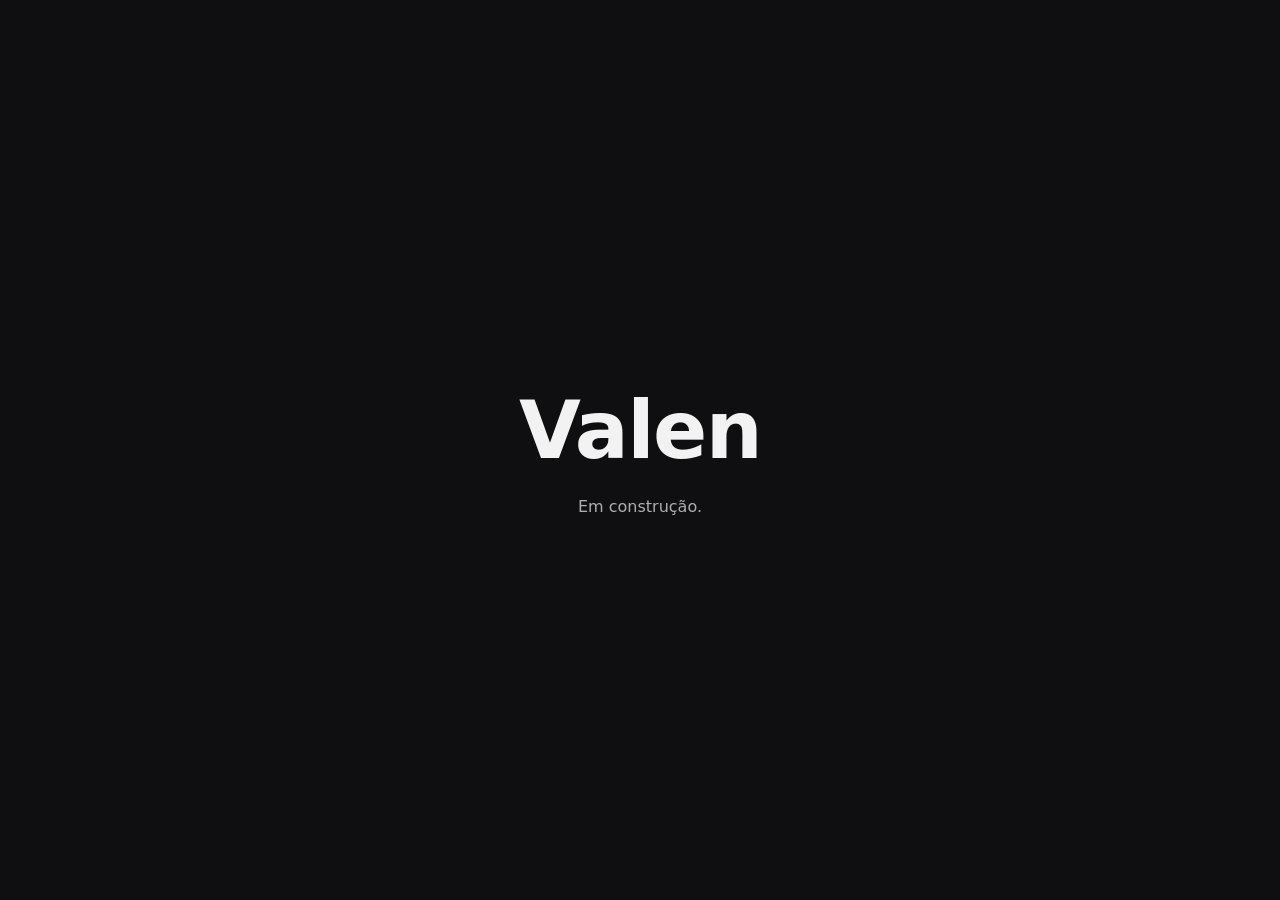
==== index.html @ 9a2c17ed "Página inicial do Valen Co-Authored-By: Claude Opus 5.5 <noreply@anthropic.com> Claude-Session: http" ====
<!doctype html>
<html lang="pt-BR">
<head>
  <meta charset="utf-8">
  <meta name="viewport" content="width=device-width, initial-scale=1">
  <title>Valen</title>
  <style>
    :root { color-scheme: light dark; }
    body {
      margin: 0;
      min-height: 100vh;
      display: grid;
      place-items: center;
      font-family: system-ui, -apple-system, "Segoe UI", sans-serif;
      background: #0f0f12;
      color: #f2f2f2;
    }
    main { text-align: center; padding: 24px; }
    h1 { font-size: clamp(2.5rem, 8vw, 5rem); margin: 0 0 .25em; letter-spacing: -.02em; }
    p { opacity: .7; margin: 0; }
  </style>
</head>
<body>
  <main>
    <h1>Valen</h1>
    <p>Em construção.</p>
  </main>
</body>
</html>
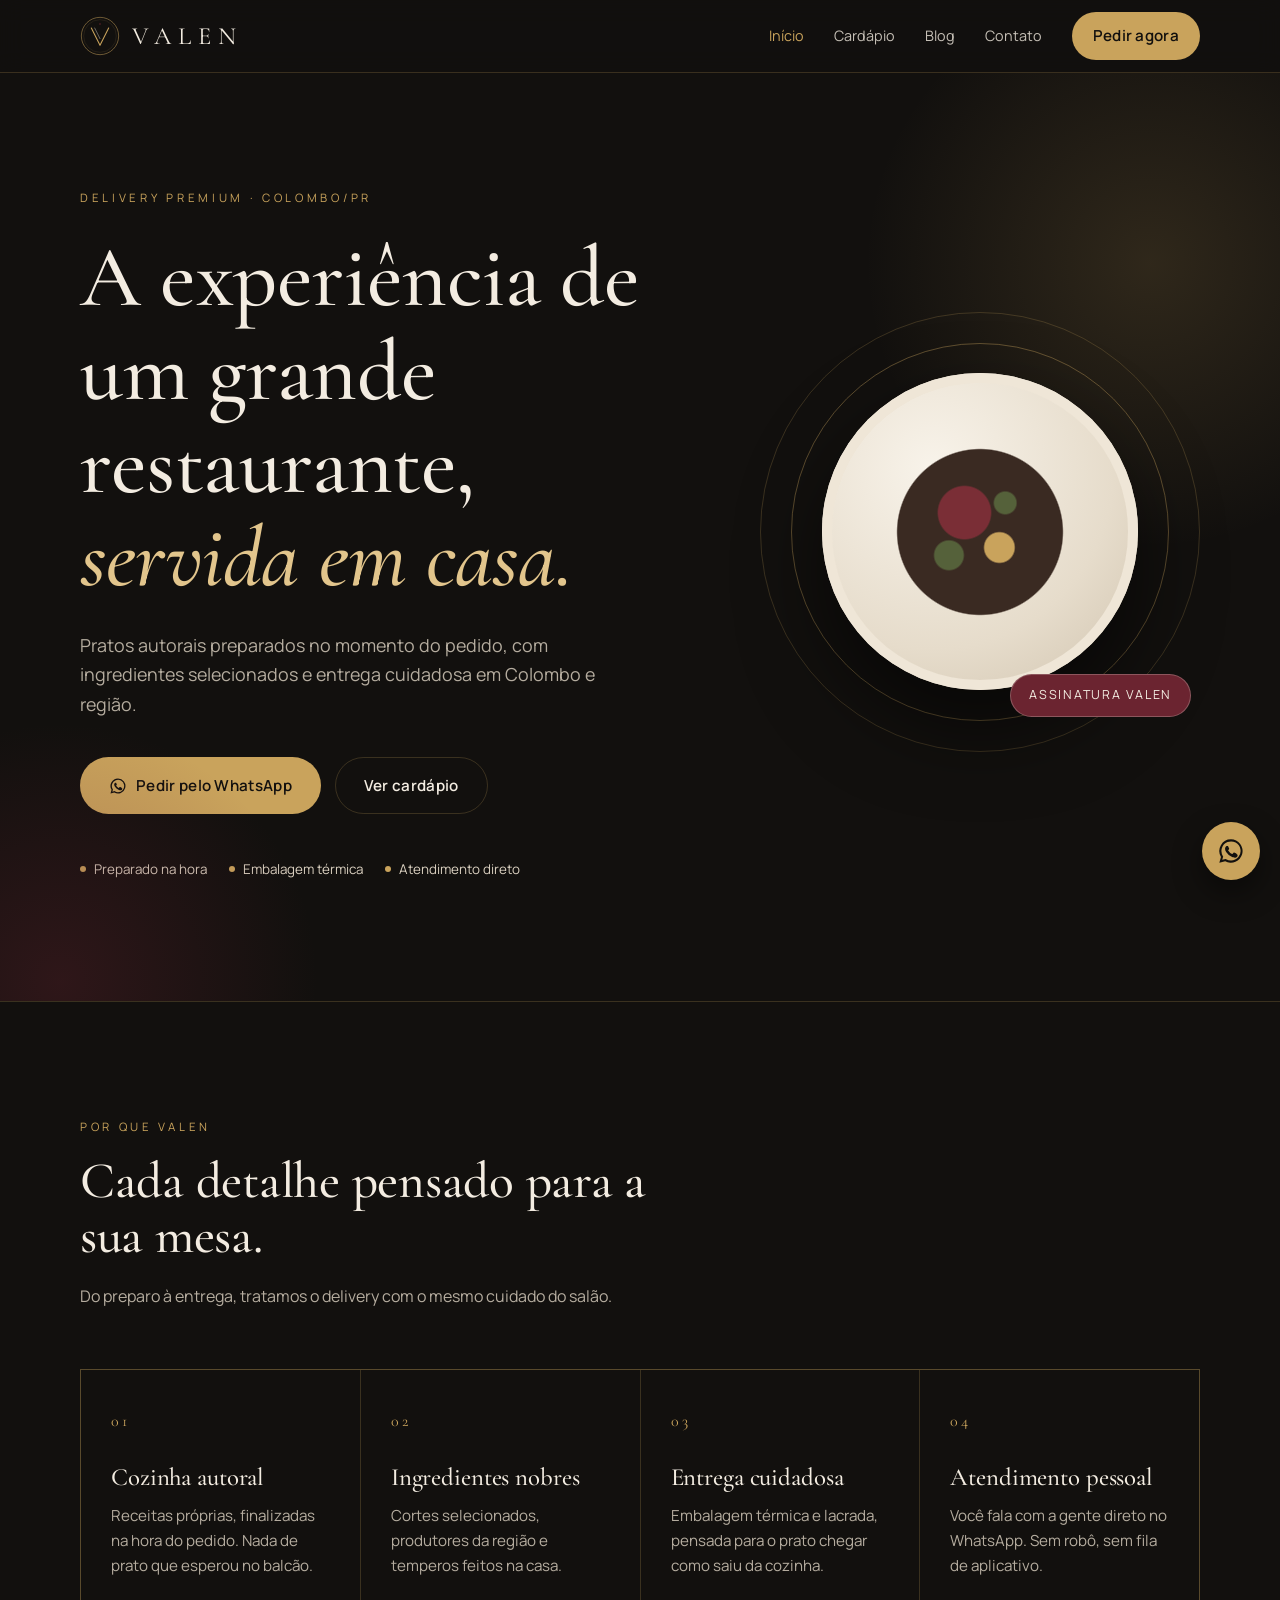
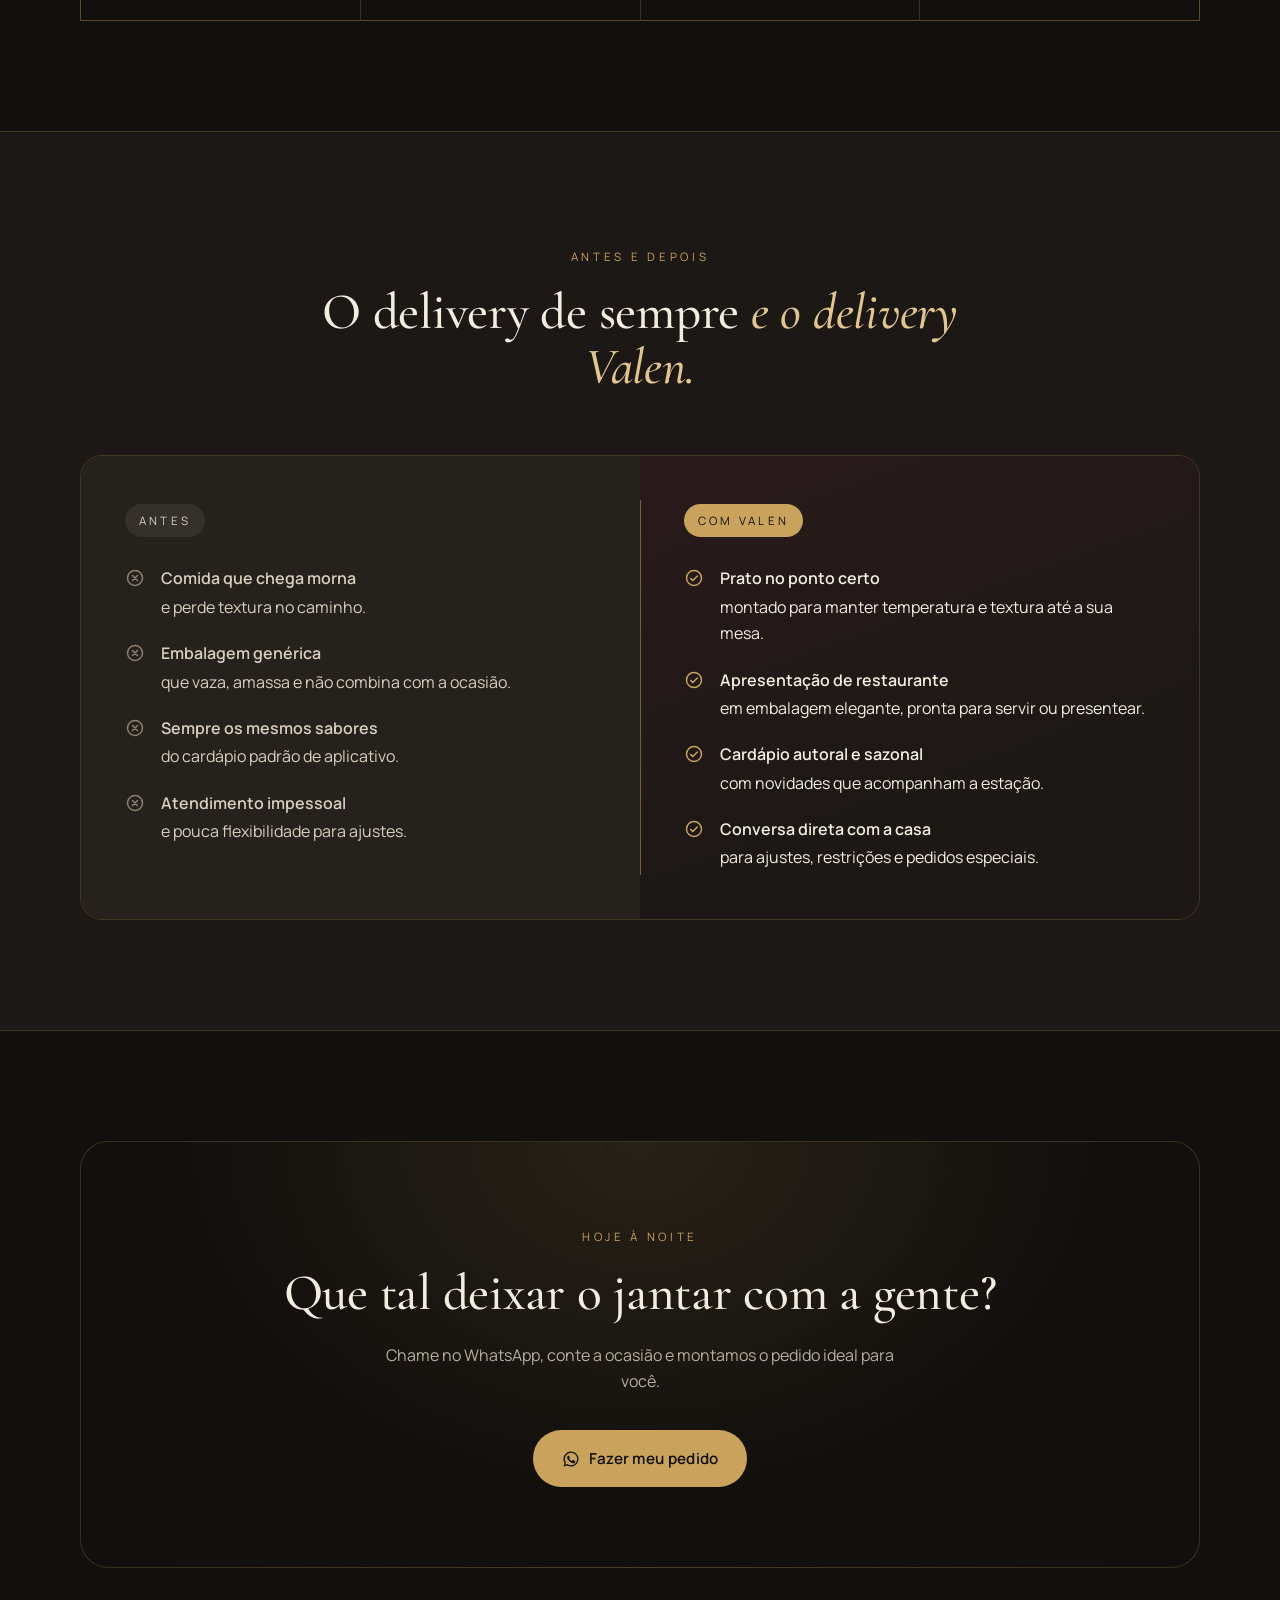
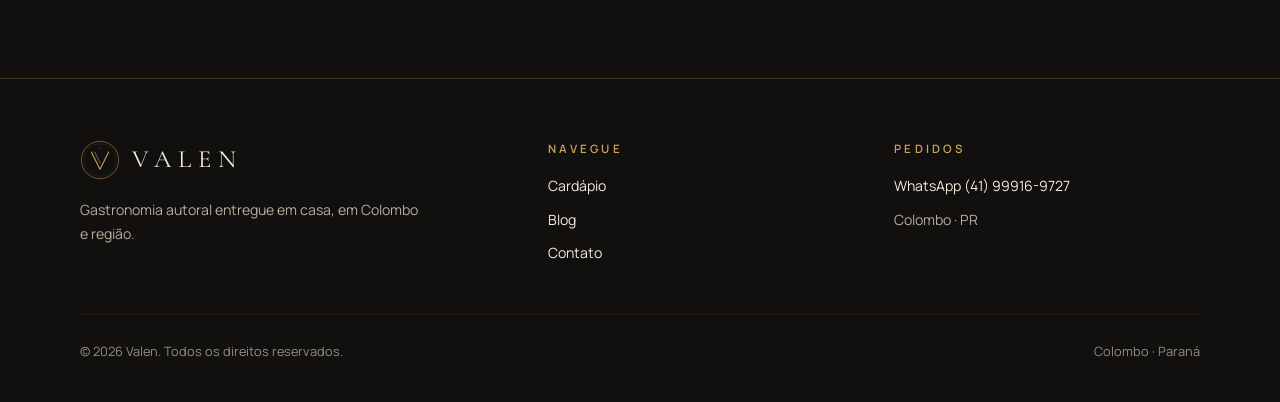
==== commit 1392dc09: "Site Valen: início, cardápio, blog e contato Co-Authored-By: Claude Opus 5.5 <noreply@anthropic.com>" ====
--- a/index.html
+++ b/index.html
@@ -1,29 +1,94 @@
 <!doctype html>
 <html lang="pt-BR">
 <head>
-  <meta charset="utf-8">
-  <meta name="viewport" content="width=device-width, initial-scale=1">
-  <title>Valen</title>
-  <style>
-    :root { color-scheme: light dark; }
-    body {
-      margin: 0;
-      min-height: 100vh;
-      display: grid;
-      place-items: center;
-      font-family: system-ui, -apple-system, "Segoe UI", sans-serif;
-      background: #0f0f12;
-      color: #f2f2f2;
-    }
-    main { text-align: center; padding: 24px; }
-    h1 { font-size: clamp(2.5rem, 8vw, 5rem); margin: 0 0 .25em; letter-spacing: -.02em; }
-    p { opacity: .7; margin: 0; }
-  </style>
+<meta charset="utf-8">
+<meta name="viewport" content="width=device-width, initial-scale=1">
+<title>Valen · Gastronomia autoral em casa · Colombo/PR</title>
+<meta name="description" content="Delivery premium em Colombo/PR: pratos autorais preparados na hora, ingredientes selecionados e entrega cuidadosa. Peça pelo WhatsApp.">
+<meta name="theme-color" content="#12100E">
+<meta property="og:title" content="Valen · Gastronomia autoral em casa · Colombo/PR">
+<meta property="og:description" content="Delivery premium em Colombo/PR: pratos autorais preparados na hora, ingredientes selecionados e entrega cuidadosa. Peça pelo WhatsApp.">
+<meta property="og:type" content="website">
+<meta property="og:locale" content="pt_BR">
+<link rel="icon" href="/assets/logo.svg" type="image/svg+xml">
+<link rel="preconnect" href="https://fonts.googleapis.com">
+<link rel="preconnect" href="https://fonts.gstatic.com" crossorigin>
+<link href="https://fonts.googleapis.com/css2?family=Cormorant+Garamond:ital,wght@0,400;0,500;0,600;1,400;1,500&family=Manrope:wght@400;500;600&display=swap" rel="stylesheet">
+<link rel="stylesheet" href="/assets/style.css">
 </head>
 <body>
-  <main>
-    <h1>Valen</h1>
-    <p>Em construção.</p>
-  </main>
+<header class="topo">
+  <div class="wrap">
+    <a class="marca" href="/" aria-label="Valen, página inicial"><img src="/assets/logo.svg" alt="" width="40" height="40"><span>VALEN</span></a>
+    <button class="abrir-menu" aria-label="Abrir menu" aria-expanded="false"><svg width="26" height="26" viewBox="0 0 24 24" fill="none" stroke="currentColor" stroke-width="1.6" stroke-linecap="round"><path d="M4 7h16M4 12h16M4 17h16"/></svg></button>
+    <nav class="menu" aria-label="Principal"><a href="/" aria-current="page">Início</a><a href="/cardapio">Cardápio</a><a href="/blog">Blog</a><a href="/contato">Contato</a><a class="btn btn-ouro" href="https://wa.me/5541999169727?text=Ol%C3%A1%21%20Vim%20pelo%20site%20da%20Valen%20e%20gostaria%20de%20fazer%20um%20pedido." target="_blank" rel="noopener">Pedir agora</a></nav>
+  </div>
+</header>
+<main>
+
+<section class="hero">
+  <div class="wrap">
+    <div>
+      <span class="eyebrow">Delivery premium · Colombo/PR</span>
+      <h1>A experiência de um grande restaurante, <em class="serif">servida em casa.</em></h1>
+      <p class="lead muted">Pratos autorais preparados no momento do pedido, com ingredientes selecionados e entrega cuidadosa em Colombo e região.</p>
+      <div class="acoes">
+        <a class="btn btn-ouro" href="https://wa.me/5541999169727?text=Ol%C3%A1%21%20Vim%20pelo%20site%20da%20Valen%20e%20gostaria%20de%20fazer%20um%20pedido." target="_blank" rel="noopener"><svg viewBox="0 0 24 24" fill="currentColor" aria-hidden="true"><path d="M12 2a10 10 0 0 0-8.6 15.1L2 22l5-1.3A10 10 0 1 0 12 2Zm0 18.2a8.2 8.2 0 0 1-4.2-1.2l-.3-.2-3 .8.8-2.9-.2-.3A8.2 8.2 0 1 1 12 20.2Zm4.5-6.1c-.2-.1-1.5-.7-1.7-.8-.2-.1-.4-.1-.6.1l-.8 1c-.1.2-.3.2-.5.1a6.7 6.7 0 0 1-3.3-2.9c-.2-.4.3-.4.8-1.3.1-.2 0-.3 0-.4l-.8-1.8c-.2-.5-.4-.4-.6-.4h-.5a1 1 0 0 0-.7.3 3 3 0 0 0-.9 2.2 5.2 5.2 0 0 0 1.1 2.8 11.9 11.9 0 0 0 4.6 4c1.7.7 2.3.8 3.2.7.5-.1 1.5-.6 1.7-1.2.2-.6.2-1.1.2-1.2-.1-.1-.3-.2-.5-.3Z"/></svg> Pedir pelo WhatsApp</a>
+        <a class="btn btn-linha" href="/cardapio">Ver cardápio</a>
+      </div>
+      <div class="info"><span><i></i>Preparado na hora</span><span><i></i>Embalagem térmica</span><span><i></i>Atendimento direto</span></div>
+    </div>
+    <div class="prato" aria-hidden="true"><div class="aro"></div><div class="aro b"></div><div class="loucas"></div><div class="comida"></div><div class="selo">Assinatura Valen</div></div>
+  </div>
+</section>
+
+<section id="beneficios">
+  <div class="wrap">
+    <div class="cab surgir"><span class="eyebrow">Por que Valen</span><h2>Cada detalhe pensado para a sua mesa.</h2><p class="muted">Do preparo à entrega, tratamos o delivery com o mesmo cuidado do salão.</p></div>
+    <div class="grade"><div class="beneficio surgir"><div class="num">01</div><h3>Cozinha autoral</h3><p class="muted">Receitas próprias, finalizadas na hora do pedido. Nada de prato que esperou no balcão.</p></div><div class="beneficio surgir"><div class="num">02</div><h3>Ingredientes nobres</h3><p class="muted">Cortes selecionados, produtores da região e temperos feitos na casa.</p></div><div class="beneficio surgir"><div class="num">03</div><h3>Entrega cuidadosa</h3><p class="muted">Embalagem térmica e lacrada, pensada para o prato chegar como saiu da cozinha.</p></div><div class="beneficio surgir"><div class="num">04</div><h3>Atendimento pessoal</h3><p class="muted">Você fala com a gente direto no WhatsApp. Sem robô, sem fila de aplicativo.</p></div></div>
+  </div>
+</section>
+
+<section class="contraste" id="antes-e-depois">
+  <div class="wrap">
+    <div class="cab centro surgir"><span class="eyebrow">Antes e depois</span><h2>O delivery de sempre <em class="serif">e o delivery Valen.</em></h2></div>
+    <div class="ad surgir">
+      <div class="antes"><span class="rotulo">Antes</span><ul><li><svg viewBox="0 0 24 24" fill="none" stroke="currentColor" stroke-width="1.8" stroke-linecap="round" aria-hidden="true"><circle cx="12" cy="12" r="9"/><path d="M9 9l6 6M15 9l-6 6"/></svg><span><b>Comida que chega morna</b>e perde textura no caminho.</span></li><li><svg viewBox="0 0 24 24" fill="none" stroke="currentColor" stroke-width="1.8" stroke-linecap="round" aria-hidden="true"><circle cx="12" cy="12" r="9"/><path d="M9 9l6 6M15 9l-6 6"/></svg><span><b>Embalagem genérica</b>que vaza, amassa e não combina com a ocasião.</span></li><li><svg viewBox="0 0 24 24" fill="none" stroke="currentColor" stroke-width="1.8" stroke-linecap="round" aria-hidden="true"><circle cx="12" cy="12" r="9"/><path d="M9 9l6 6M15 9l-6 6"/></svg><span><b>Sempre os mesmos sabores</b>do cardápio padrão de aplicativo.</span></li><li><svg viewBox="0 0 24 24" fill="none" stroke="currentColor" stroke-width="1.8" stroke-linecap="round" aria-hidden="true"><circle cx="12" cy="12" r="9"/><path d="M9 9l6 6M15 9l-6 6"/></svg><span><b>Atendimento impessoal</b>e pouca flexibilidade para ajustes.</span></li></ul></div>
+      <div class="depois"><span class="rotulo">Com Valen</span><ul><li><svg viewBox="0 0 24 24" fill="none" stroke="currentColor" stroke-width="1.8" stroke-linecap="round" stroke-linejoin="round" aria-hidden="true"><circle cx="12" cy="12" r="9"/><path d="m8 12.5 2.6 2.6L16 9.6"/></svg><span><b>Prato no ponto certo</b>montado para manter temperatura e textura até a sua mesa.</span></li><li><svg viewBox="0 0 24 24" fill="none" stroke="currentColor" stroke-width="1.8" stroke-linecap="round" stroke-linejoin="round" aria-hidden="true"><circle cx="12" cy="12" r="9"/><path d="m8 12.5 2.6 2.6L16 9.6"/></svg><span><b>Apresentação de restaurante</b>em embalagem elegante, pronta para servir ou presentear.</span></li><li><svg viewBox="0 0 24 24" fill="none" stroke="currentColor" stroke-width="1.8" stroke-linecap="round" stroke-linejoin="round" aria-hidden="true"><circle cx="12" cy="12" r="9"/><path d="m8 12.5 2.6 2.6L16 9.6"/></svg><span><b>Cardápio autoral e sazonal</b>com novidades que acompanham a estação.</span></li><li><svg viewBox="0 0 24 24" fill="none" stroke="currentColor" stroke-width="1.8" stroke-linecap="round" stroke-linejoin="round" aria-hidden="true"><circle cx="12" cy="12" r="9"/><path d="m8 12.5 2.6 2.6L16 9.6"/></svg><span><b>Conversa direta com a casa</b>para ajustes, restrições e pedidos especiais.</span></li></ul></div>
+    </div>
+  </div>
+</section>
+
+<section class="faixa">
+  <div class="wrap">
+    <div class="caixa surgir">
+      <span class="eyebrow">Hoje à noite</span>
+      <h2>Que tal deixar o jantar com a gente?</h2>
+      <p class="muted">Chame no WhatsApp, conte a ocasião e montamos o pedido ideal para você.</p>
+      <a class="btn btn-ouro" href="https://wa.me/5541999169727?text=Ol%C3%A1%21%20Vim%20pelo%20site%20da%20Valen%20e%20gostaria%20de%20fazer%20um%20pedido." target="_blank" rel="noopener"><svg viewBox="0 0 24 24" fill="currentColor" aria-hidden="true"><path d="M12 2a10 10 0 0 0-8.6 15.1L2 22l5-1.3A10 10 0 1 0 12 2Zm0 18.2a8.2 8.2 0 0 1-4.2-1.2l-.3-.2-3 .8.8-2.9-.2-.3A8.2 8.2 0 1 1 12 20.2Zm4.5-6.1c-.2-.1-1.5-.7-1.7-.8-.2-.1-.4-.1-.6.1l-.8 1c-.1.2-.3.2-.5.1a6.7 6.7 0 0 1-3.3-2.9c-.2-.4.3-.4.8-1.3.1-.2 0-.3 0-.4l-.8-1.8c-.2-.5-.4-.4-.6-.4h-.5a1 1 0 0 0-.7.3 3 3 0 0 0-.9 2.2 5.2 5.2 0 0 0 1.1 2.8 11.9 11.9 0 0 0 4.6 4c1.7.7 2.3.8 3.2.7.5-.1 1.5-.6 1.7-1.2.2-.6.2-1.1.2-1.2-.1-.1-.3-.2-.5-.3Z"/></svg> Fazer meu pedido</a>
+    </div>
+  </div>
+</section>
+
+</main>
+<footer class="rodape">
+  <div class="wrap">
+    <div>
+      <a class="marca" href="/"><img src="/assets/logo.svg" alt="" width="40" height="40"><span>VALEN</span></a>
+      <p class="muted" style="margin-top:18px;max-width:340px">Gastronomia autoral entregue em casa, em Colombo e região.</p>
+    </div>
+    <div>
+      <h4>Navegue</h4>
+      <ul><li><a href="/cardapio">Cardápio</a></li><li><a href="/blog">Blog</a></li><li><a href="/contato">Contato</a></li></ul>
+    </div>
+    <div>
+      <h4>Pedidos</h4>
+      <ul><li><a href="https://wa.me/5541999169727?text=Ol%C3%A1%21%20Vim%20pelo%20site%20da%20Valen%20e%20gostaria%20de%20fazer%20um%20pedido." target="_blank" rel="noopener">WhatsApp (41) 99916-9727</a></li><li class="muted">Colombo · PR</li></ul>
+    </div>
+    <div class="base"><span>© <span id="ano">2026</span> Valen. Todos os direitos reservados.</span><span>Colombo · Paraná</span></div>
+  </div>
+</footer>
+<a class="zap" href="https://wa.me/5541999169727?text=Ol%C3%A1%21%20Vim%20pelo%20site%20da%20Valen%20e%20gostaria%20de%20fazer%20um%20pedido." target="_blank" rel="noopener" aria-label="Pedir pelo WhatsApp"><svg viewBox="0 0 24 24" fill="currentColor" aria-hidden="true"><path d="M12 2a10 10 0 0 0-8.6 15.1L2 22l5-1.3A10 10 0 1 0 12 2Zm0 18.2a8.2 8.2 0 0 1-4.2-1.2l-.3-.2-3 .8.8-2.9-.2-.3A8.2 8.2 0 1 1 12 20.2Zm4.5-6.1c-.2-.1-1.5-.7-1.7-.8-.2-.1-.4-.1-.6.1l-.8 1c-.1.2-.3.2-.5.1a6.7 6.7 0 0 1-3.3-2.9c-.2-.4.3-.4.8-1.3.1-.2 0-.3 0-.4l-.8-1.8c-.2-.5-.4-.4-.6-.4h-.5a1 1 0 0 0-.7.3 3 3 0 0 0-.9 2.2 5.2 5.2 0 0 0 1.1 2.8 11.9 11.9 0 0 0 4.6 4c1.7.7 2.3.8 3.2.7.5-.1 1.5-.6 1.7-1.2.2-.6.2-1.1.2-1.2-.1-.1-.3-.2-.5-.3Z"/></svg></a>
+<script src="/assets/site.js" defer></script>
 </body>
 </html>
--- a/assets/style.css
+++ b/assets/style.css
@@ -0,0 +1,194 @@
+/* Valen — paleta tirada da logo */
+:root{
+  --noir:#12100E; --noir-2:#1B1815; --noir-3:#25211D;
+  --ouro:#C9A35C; --ouro-claro:#E2C58C;
+  --creme:#F3ECE1; --creme-2:#D9CFBF;
+  --vinho:#6B2430;
+  --linha:rgba(201,163,92,.22);
+  --serif:"Cormorant Garamond", Georgia, serif;
+  --sans:"Manrope", system-ui, -apple-system, "Segoe UI", sans-serif;
+  --max:1160px;
+}
+*{box-sizing:border-box}
+html{scroll-behavior:smooth}
+body{margin:0;background:var(--noir);color:var(--creme);font-family:var(--sans);font-size:16px;line-height:1.65;-webkit-font-smoothing:antialiased}
+img,svg{display:block;max-width:100%}
+a{color:inherit;text-decoration:none}
+.wrap{width:100%;max-width:var(--max);margin:0 auto;padding:0 20px}
+.eyebrow{font-size:.72rem;letter-spacing:.32em;text-transform:uppercase;color:var(--ouro)}
+h1,h2,h3{font-family:var(--serif);font-weight:500;line-height:1.08;margin:0;letter-spacing:-.005em}
+h1{font-size:clamp(2.7rem,7vw,5.4rem)}
+h2{font-size:clamp(2rem,4.4vw,3.2rem)}
+h3{font-size:1.55rem}
+p{margin:0}
+.muted{color:var(--creme-2);opacity:.82}
+.gold{color:var(--ouro)}
+em.serif{font-family:var(--serif);font-style:italic;color:var(--ouro-claro)}
+
+/* Botões */
+.btn{display:inline-flex;align-items:center;gap:.6em;padding:15px 28px;border-radius:999px;font-weight:600;font-size:.95rem;letter-spacing:.02em;transition:transform .2s,background .2s,color .2s,border-color .2s;cursor:pointer;border:1px solid transparent}
+.btn:hover{transform:translateY(-1px)}
+.btn-ouro{background:var(--ouro);color:var(--noir)}
+.btn-ouro:hover{background:var(--ouro-claro)}
+.btn-linha{border-color:var(--linha);color:var(--creme)}
+.btn-linha:hover{border-color:var(--ouro);color:var(--ouro)}
+.btn svg{width:18px;height:18px}
+
+/* Topo */
+.topo{position:sticky;top:0;z-index:40;background:rgba(18,16,14,.86);backdrop-filter:blur(12px);-webkit-backdrop-filter:blur(12px);border-bottom:1px solid var(--linha)}
+.topo .wrap{display:flex;align-items:center;justify-content:space-between;height:72px}
+.marca{display:flex;align-items:center;gap:12px}
+.marca img{width:40px;height:40px}
+.marca span{font-family:var(--serif);font-size:1.55rem;letter-spacing:.28em}
+.menu{display:flex;align-items:center;gap:30px;font-size:.9rem}
+.menu a{opacity:.8;transition:opacity .2s,color .2s}
+.menu a:hover,.menu a[aria-current="page"]{opacity:1;color:var(--ouro)}
+.menu .btn{opacity:1;padding:10px 20px}
+.menu .btn:hover{color:var(--noir)}
+.abrir-menu{display:none;background:none;border:0;color:var(--creme);padding:8px;cursor:pointer}
+@media (max-width:820px){
+  .abrir-menu{display:block}
+  .menu{position:fixed;inset:72px 0 auto 0;flex-direction:column;align-items:flex-start;gap:0;background:var(--noir);border-bottom:1px solid var(--linha);padding:8px 20px 24px;display:none}
+  .menu.aberto{display:flex}
+  .menu a{width:100%;padding:14px 0;border-bottom:1px solid rgba(201,163,92,.1)}
+  .menu .btn{margin-top:16px;width:auto;border-bottom:0;padding:12px 22px}
+}
+
+/* Hero */
+.hero{position:relative;overflow:hidden;padding:110px 0 120px;border-bottom:1px solid var(--linha)}
+.hero::before{content:"";position:absolute;right:-180px;top:-120px;width:620px;height:620px;border-radius:50%;background:radial-gradient(circle,rgba(201,163,92,.16),transparent 65%);pointer-events:none}
+.hero::after{content:"";position:absolute;left:-220px;bottom:-260px;width:560px;height:560px;border-radius:50%;background:radial-gradient(circle,rgba(107,36,48,.32),transparent 65%);pointer-events:none}
+.hero .wrap{position:relative;display:grid;grid-template-columns:1.15fr .85fr;gap:60px;align-items:center}
+.hero h1{margin:22px 0 26px}
+.hero p.lead{font-size:1.12rem;max-width:520px}
+.hero .acoes{display:flex;flex-wrap:wrap;gap:14px;margin-top:38px}
+.hero .info{display:flex;flex-wrap:wrap;gap:22px;margin-top:44px;font-size:.84rem;color:var(--creme-2)}
+.hero .info span{display:flex;align-items:center;gap:8px}
+.hero .info i{width:6px;height:6px;border-radius:50%;background:var(--ouro);display:inline-block}
+.prato{position:relative;width:100%;aspect-ratio:1;max-width:440px;margin-left:auto}
+.prato .aro{position:absolute;inset:0;border-radius:50%;border:1px solid var(--linha)}
+.prato .aro.b{inset:7%;border-color:rgba(201,163,92,.4)}
+.prato .loucas{position:absolute;inset:14%;border-radius:50%;background:radial-gradient(circle at 35% 30%,#F8F3EA,#E6DCCB 60%,#CFC2AD);box-shadow:0 40px 80px rgba(0,0,0,.55),inset 0 0 0 10px #EFE6D7}
+.prato .comida{position:absolute;inset:28%;border-radius:50%;background:
+  radial-gradient(circle at 42% 40%,#7A2E36 0 16%,transparent 17%),
+  radial-gradient(circle at 60% 58%,#C9A35C 0 9%,transparent 10%),
+  radial-gradient(circle at 34% 62%,#55613A 0 8%,transparent 9%),
+  radial-gradient(circle at 63% 35%,#55613A 0 6%,transparent 7%),
+  radial-gradient(circle at 50% 50%,#3A2A22 0 60%,transparent 61%)}
+.prato .selo{position:absolute;right:2%;bottom:8%;background:var(--vinho);color:var(--creme);border:1px solid rgba(243,236,225,.25);border-radius:999px;padding:10px 18px;font-size:.78rem;letter-spacing:.14em;text-transform:uppercase}
+@media (max-width:900px){
+  .hero{padding:70px 0 80px}
+  .hero .wrap{grid-template-columns:1fr;gap:50px}
+  .prato{max-width:300px;margin:0 auto}
+}
+
+/* Seções */
+section{padding:110px 0}
+.cab{max-width:640px;margin-bottom:60px}
+.cab h2{margin:16px 0 18px}
+.cab.centro{margin-left:auto;margin-right:auto;text-align:center}
+@media (max-width:700px){section{padding:76px 0}.cab{margin-bottom:40px}}
+
+/* Benefícios */
+.grade{display:grid;grid-template-columns:repeat(4,1fr);gap:1px;background:var(--linha);border:1px solid var(--linha)}
+.beneficio{background:var(--noir);padding:38px 30px 42px}
+.beneficio .num{font-family:var(--serif);font-size:1rem;color:var(--ouro);letter-spacing:.2em}
+.beneficio h3{margin:30px 0 12px}
+.beneficio p{font-size:.95rem}
+@media (max-width:980px){.grade{grid-template-columns:repeat(2,1fr)}}
+@media (max-width:560px){.grade{grid-template-columns:1fr}}
+
+/* Antes e depois */
+.contraste{background:var(--noir-2);border-top:1px solid var(--linha);border-bottom:1px solid var(--linha)}
+.ad{display:grid;grid-template-columns:1fr 1fr;border-radius:22px;overflow:hidden;border:1px solid var(--linha)}
+.ad > div{padding:48px 44px}
+.ad .antes{background:var(--noir-3)}
+.ad .depois{background:linear-gradient(160deg,#2A1A1C,#1B1815 70%);position:relative}
+.ad .depois::before{content:"";position:absolute;left:0;top:44px;bottom:44px;width:1px;background:var(--ouro);opacity:.5}
+.ad .rotulo{display:inline-block;font-size:.72rem;letter-spacing:.28em;text-transform:uppercase;padding:7px 14px;border-radius:999px;margin-bottom:28px}
+.ad .antes .rotulo{background:rgba(243,236,225,.07);color:var(--creme-2)}
+.ad .depois .rotulo{background:var(--ouro);color:var(--noir)}
+.ad ul{list-style:none;margin:0;padding:0;display:grid;gap:20px}
+.ad li{display:grid;grid-template-columns:22px 1fr;gap:14px;align-items:start}
+.ad li b{display:block;font-weight:600;margin-bottom:2px}
+.ad .antes li{color:var(--creme-2)}
+.ad .antes li svg{color:#8C7F70}
+.ad .depois li svg{color:var(--ouro)}
+.ad li svg{width:20px;height:20px;margin-top:3px}
+@media (max-width:820px){.ad{grid-template-columns:1fr}.ad > div{padding:36px 26px}.ad .depois::before{display:none}}
+
+/* Faixa CTA */
+.faixa{text-align:center}
+.faixa .caixa{border:1px solid var(--linha);border-radius:28px;padding:80px 28px;background:radial-gradient(ellipse at top,rgba(201,163,92,.12),transparent 60%)}
+.faixa h2{max-width:720px;margin:18px auto 20px}
+.faixa p{max-width:520px;margin:0 auto 36px}
+
+/* Cardápio estilo app */
+.pagina-topo{padding:80px 0 40px;border-bottom:1px solid var(--linha)}
+.pagina-topo h1{font-size:clamp(2.4rem,6vw,4.2rem);margin:16px 0 14px}
+.chips{position:sticky;top:72px;z-index:30;background:rgba(18,16,14,.94);backdrop-filter:blur(10px);-webkit-backdrop-filter:blur(10px);border-bottom:1px solid var(--linha)}
+.chips .wrap{display:flex;gap:10px;overflow-x:auto;padding-top:14px;padding-bottom:14px;scrollbar-width:none}
+.chips .wrap::-webkit-scrollbar{display:none}
+.chips a{flex:none;padding:9px 18px;border-radius:999px;border:1px solid var(--linha);font-size:.86rem;color:var(--creme-2);transition:all .2s}
+.chips a:hover,.chips a.ativo{background:var(--ouro);color:var(--noir);border-color:var(--ouro)}
+.categoria{padding:64px 0 10px;scroll-margin-top:140px}
+.categoria h2{font-size:2rem;margin-bottom:8px}
+.itens{display:grid;grid-template-columns:repeat(2,1fr);gap:16px;margin-top:30px}
+.item{display:grid;grid-template-columns:1fr 112px;gap:20px;align-items:center;padding:22px;border:1px solid var(--linha);border-radius:18px;background:var(--noir-2);transition:border-color .2s}
+.item:hover{border-color:rgba(201,163,92,.55)}
+.item h3{font-size:1.35rem;margin-bottom:6px}
+.item p{font-size:.9rem}
+.item .pedir{display:inline-flex;align-items:center;gap:6px;margin-top:14px;font-size:.84rem;font-weight:600;color:var(--ouro)}
+.item .pedir:hover{color:var(--ouro-claro)}
+.mini{width:112px;height:112px;border-radius:50%;background:radial-gradient(circle at 35% 30%,#F8F3EA,#DCD0BC);box-shadow:inset 0 0 0 6px #EFE6D7,0 14px 30px rgba(0,0,0,.4);position:relative}
+.mini::after{content:"";position:absolute;inset:24%;border-radius:50%;background:var(--c,#3A2A22);box-shadow:inset 6px -6px 0 rgba(0,0,0,.18)}
+.tag{display:inline-block;font-size:.66rem;letter-spacing:.18em;text-transform:uppercase;color:var(--ouro);border:1px solid var(--linha);border-radius:999px;padding:3px 10px;margin-bottom:10px}
+@media (max-width:820px){.itens{grid-template-columns:1fr}.item{grid-template-columns:1fr 84px}.mini{width:84px;height:84px}}
+
+/* Blog */
+.posts{display:grid;grid-template-columns:repeat(3,1fr);gap:22px}
+.post-card{display:flex;flex-direction:column;border:1px solid var(--linha);border-radius:20px;overflow:hidden;background:var(--noir-2);transition:transform .25s,border-color .25s}
+.post-card:hover{transform:translateY(-3px);border-color:rgba(201,163,92,.55)}
+.post-card .capa{aspect-ratio:16/10;background:var(--g);position:relative}
+.post-card .capa span{position:absolute;left:20px;bottom:18px;font-family:var(--serif);font-size:3.6rem;line-height:1;color:rgba(243,236,225,.88)}
+.post-card .txt{padding:26px 24px 30px;display:flex;flex-direction:column;gap:12px;flex:1}
+.post-card h3{font-size:1.45rem}
+.post-card .data{font-size:.78rem;color:var(--creme-2);opacity:.7;margin-top:auto}
+@media (max-width:980px){.posts{grid-template-columns:1fr 1fr}}
+@media (max-width:620px){.posts{grid-template-columns:1fr}}
+
+.artigo{max-width:720px;margin:0 auto;padding:70px 20px 40px}
+.artigo .voltar{font-size:.86rem;color:var(--ouro)}
+.artigo h1{font-size:clamp(2.3rem,5.6vw,3.8rem);margin:22px 0 18px}
+.artigo .meta{font-size:.85rem;color:var(--creme-2);opacity:.75;padding-bottom:30px;border-bottom:1px solid var(--linha);margin-bottom:36px}
+.artigo h2{font-size:1.9rem;margin:44px 0 14px}
+.artigo p{margin:0 0 20px;font-size:1.06rem;color:#E9E1D3}
+.artigo ul{padding-left:20px;margin:0 0 22px;color:#E9E1D3}
+.artigo li{margin-bottom:8px}
+.artigo blockquote{margin:34px 0;padding:6px 0 6px 24px;border-left:2px solid var(--ouro);font-family:var(--serif);font-size:1.5rem;font-style:italic;color:var(--ouro-claro)}
+
+/* Contato */
+.contato-grade{display:grid;grid-template-columns:1fr 1fr;gap:22px}
+.contato-card{border:1px solid var(--linha);border-radius:22px;padding:40px 34px;background:var(--noir-2)}
+.contato-card h3{margin:14px 0 12px}
+.contato-card .btn{margin-top:26px}
+@media (max-width:820px){.contato-grade{grid-template-columns:1fr}}
+
+/* Rodapé */
+.rodape{border-top:1px solid var(--linha);padding:60px 0 40px;font-size:.88rem}
+.rodape .wrap{display:grid;grid-template-columns:1.4fr 1fr 1fr;gap:40px}
+.rodape h4{font-family:var(--sans);font-size:.72rem;letter-spacing:.28em;text-transform:uppercase;color:var(--ouro);margin:0 0 16px;font-weight:600}
+.rodape ul{list-style:none;padding:0;margin:0;display:grid;gap:10px}
+.rodape a:hover{color:var(--ouro)}
+.rodape .base{grid-column:1/-1;border-top:1px solid rgba(201,163,92,.12);padding-top:26px;margin-top:10px;display:flex;justify-content:space-between;flex-wrap:wrap;gap:12px;color:var(--creme-2);opacity:.65;font-size:.8rem}
+@media (max-width:760px){.rodape .wrap{grid-template-columns:1fr}}
+
+/* WhatsApp flutuante */
+.zap{position:fixed;right:20px;bottom:20px;z-index:50;width:58px;height:58px;border-radius:50%;background:var(--ouro);color:var(--noir);display:grid;place-items:center;box-shadow:0 12px 30px rgba(0,0,0,.45);transition:transform .2s}
+.zap:hover{transform:scale(1.06)}
+.zap svg{width:28px;height:28px}
+
+/* Entrada suave */
+.surgir{opacity:0;transform:translateY(16px);transition:opacity .7s ease,transform .7s ease}
+.surgir.visivel{opacity:1;transform:none}
+@media (prefers-reduced-motion:reduce){.surgir{opacity:1;transform:none;transition:none}html{scroll-behavior:auto}}
